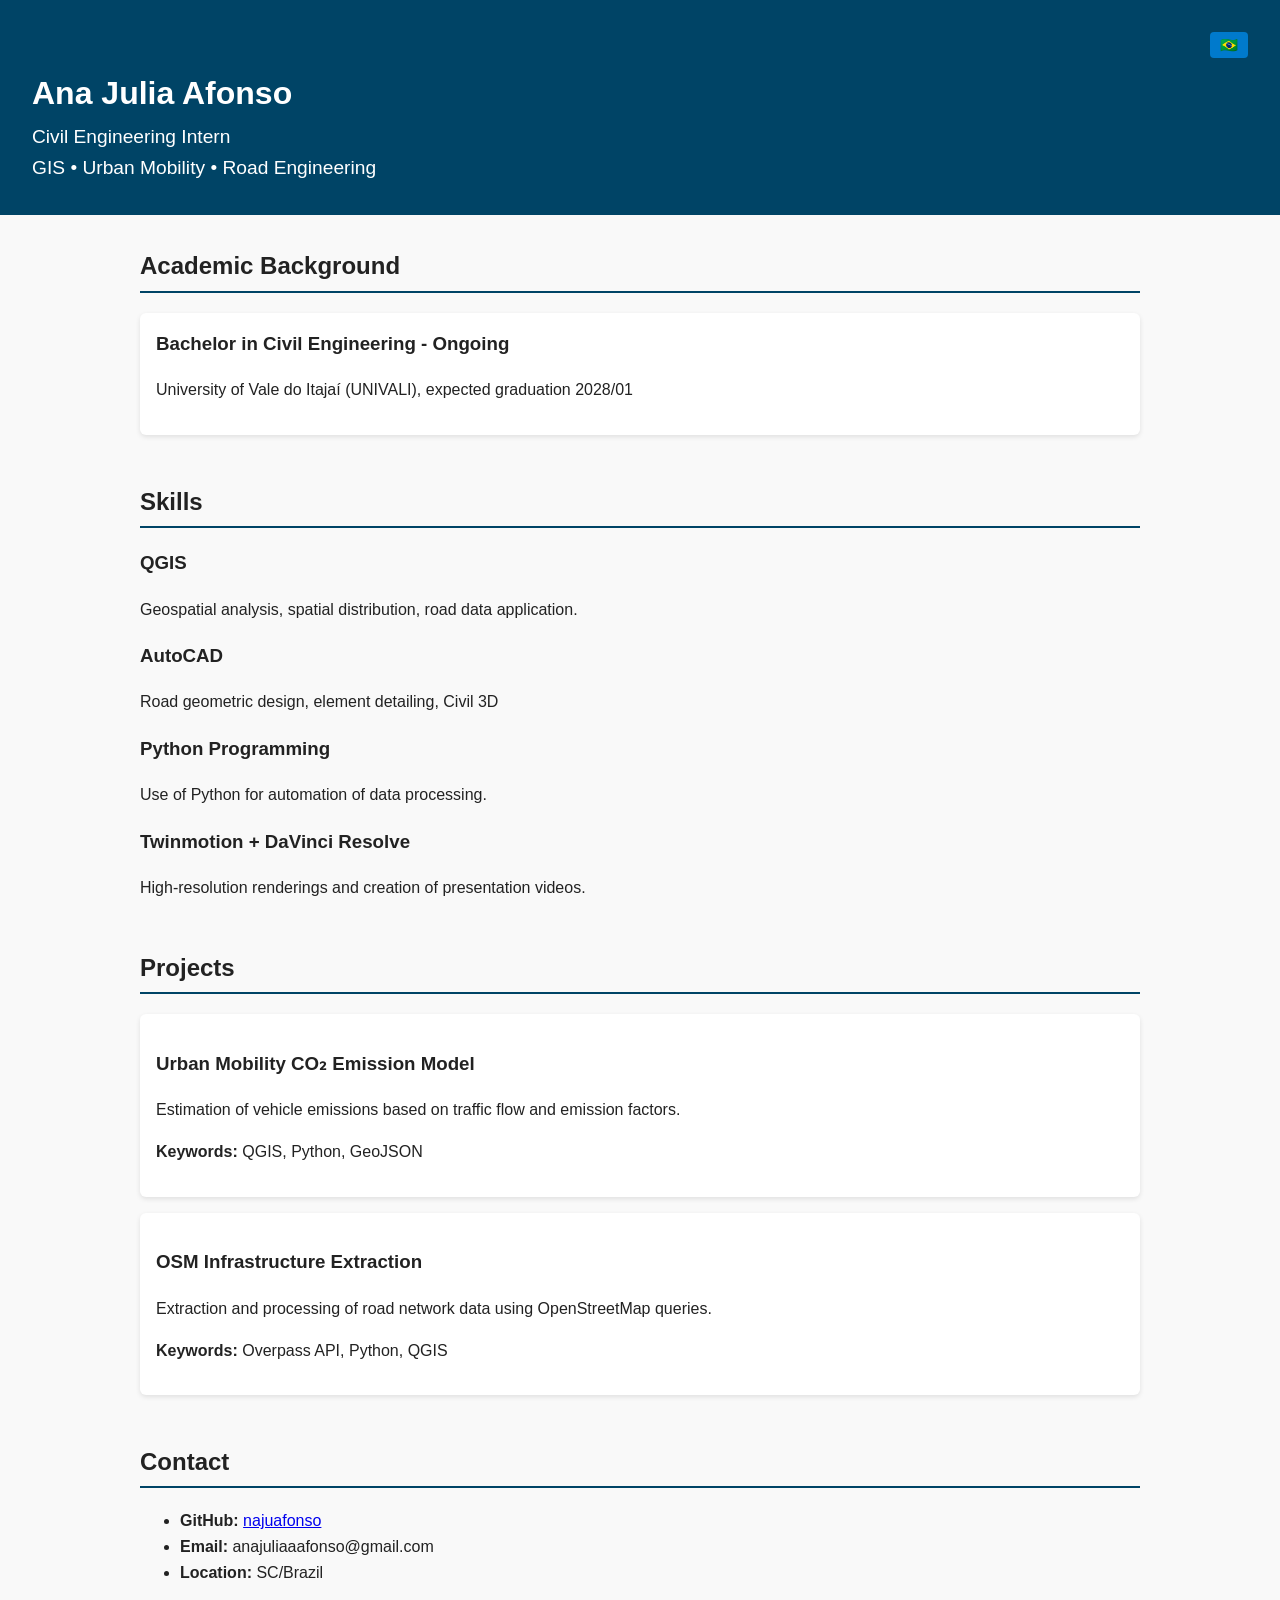
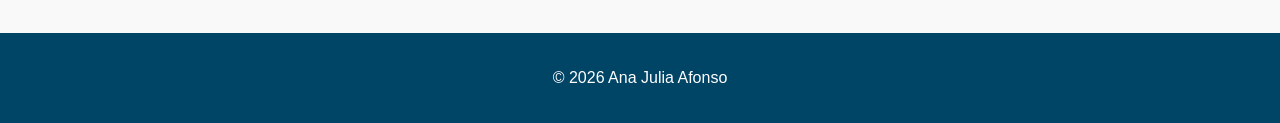
==== en.html @ 9f3748d3 "Update content and structure in en.html" ====
<!DOCTYPE html>
<html lang="en">
<head>
<meta charset="UTF-8">
<meta name="viewport" content="width=device-width, initial-scale=1.0">
<title>Ana Julia Afonso | Project Portfolio</title>
<link rel="stylesheet" href="style.css">
</head>
<body>

<header>
  <div class="lang-switch">
    <a href="pt.html">🇧🇷</a>
  </div>
  <h1>Ana Julia Afonso</h1>
  <p>Civil Engineering Intern</p>
  <p>GIS • Urban Mobility • Road Engineering</p>
</header>

<main>
  <section id="academics">
    <h2>Academic Background</h2>
    <div class="academic-item">
      <h3>Bachelor in Civil Engineering - Ongoing</h3>
      <p>University of Vale do Itajaí (UNIVALI), expected graduation 2028/01</p>
    </div>
  </section>

  <section id="skills">
    <h2>Skills</h2>
    <div class="skills">
      <h3>QGIS</h3>
      <p>Geospatial analysis, spatial distribution, road data application.</p>
      <h3>AutoCAD</h3>
      <p>Road geometric design, element detailing, Civil 3D</p>
      <h3>Python Programming</h3>
      <p>Use of Python for automation of data processing.</p>
      <h3>Twinmotion + DaVinci Resolve</h3>
      <p>High-resolution renderings and creation of presentation videos.</p>
    </div>
  </section>

  <section id="projects">
    <h2>Projects</h2>

    <div class="project">
      <h3>Urban Mobility CO₂ Emission Model</h3>
      <p>Estimation of vehicle emissions based on traffic flow and emission factors.</p>
      <p><strong>Keywords:</strong> QGIS, Python, GeoJSON</p>
    </div>

    <div class="project">
      <h3>OSM Infrastructure Extraction</h3>
      <p>Extraction and processing of road network data using OpenStreetMap queries.</p>
      <p><strong>Keywords:</strong> Overpass API, Python, QGIS</p>
    </div>
  </section>

  <section id="contact">
    <h2>Contact</h2>
    <ul>
      <li><strong>GitHub:</strong> <a href="https://github.com/najuafonso" target="_blank">najuafonso</a></li>
      <li><strong>Email:</strong> anajuliaaafonso@gmail.com</li>
      <li><strong>Location:</strong> SC/Brazil</li>
    </ul>
  </section>
</main>

<footer>
  <p>&copy; 2026 Ana Julia Afonso</p>
</footer>

</body>
</html>
---- style.css ----
body {
  font-family: Arial, sans-serif;
  line-height: 1.6;
  margin: 0;
  padding: 0;
  color: #222;
  background: #f9f9f9;
}

header {
  background: #004466;
  color: #fff;
  padding: 2rem;
  text-align: left;
}

header h1 {
  margin: 0.2rem 0;
  font-size: 2rem;
}

header p {
  margin: 0;
  font-size: 1.2rem;
}

.lang-switch button {
  margin: 0 5px;
  padding: 5px 10px;
  background: #fff;
  border: none;
  cursor: pointer;
  font-weight: bold;
}

.lang-switch button:hover {
  background: #ddd;
}

main {
  max-width: 1000px;
  margin: 2rem auto;
  padding: 0 1rem;
}

section {
  margin-bottom: 3rem;
}

h2 {
  border-bottom: 2px solid #004466;
  padding-bottom: 0.3rem;
}

.skill-columns {
  display: flex;
  flex-wrap: wrap;
  gap: 2rem;
}

.skill-columns div {
  flex: 1 1 250px;
  background: #fff;
  padding: 1rem;
  border-radius: 6px;
  box-shadow: 0 2px 5px rgba(0,0,0,0.1);
}

.project {
  background: #fff;
  padding: 1rem;
  margin-bottom: 1rem;
  border-radius: 6px;
  box-shadow: 0 2px 5px rgba(0,0,0,0.1);
}

footer {
  background: #004466;
  color: #fff;
  text-align: center;
  padding: 1rem 0;
}
.academic-item {
  background: #fff;
  padding: 1rem;
  margin-bottom: 1rem;
  border-radius: 6px;
  box-shadow: 0 2px 5px rgba(0,0,0,0.1);
}

.academic-item h3 {
  margin-top: 0;
}

.academic-item ul {
  list-style-type: disc;
  padding-left: 1.5rem;
}

.lang-switch {
  text-align: right;
  margin-bottom: 10px;
}

.lang-switch a {
  text-decoration: none;
  padding: 5px 10px;
  background-color: #007ACC;
  color: white;
  border-radius: 4px;
  font-size: 0.9rem;
}

.lang-switch a:hover {
  background-color: #005A99;
}
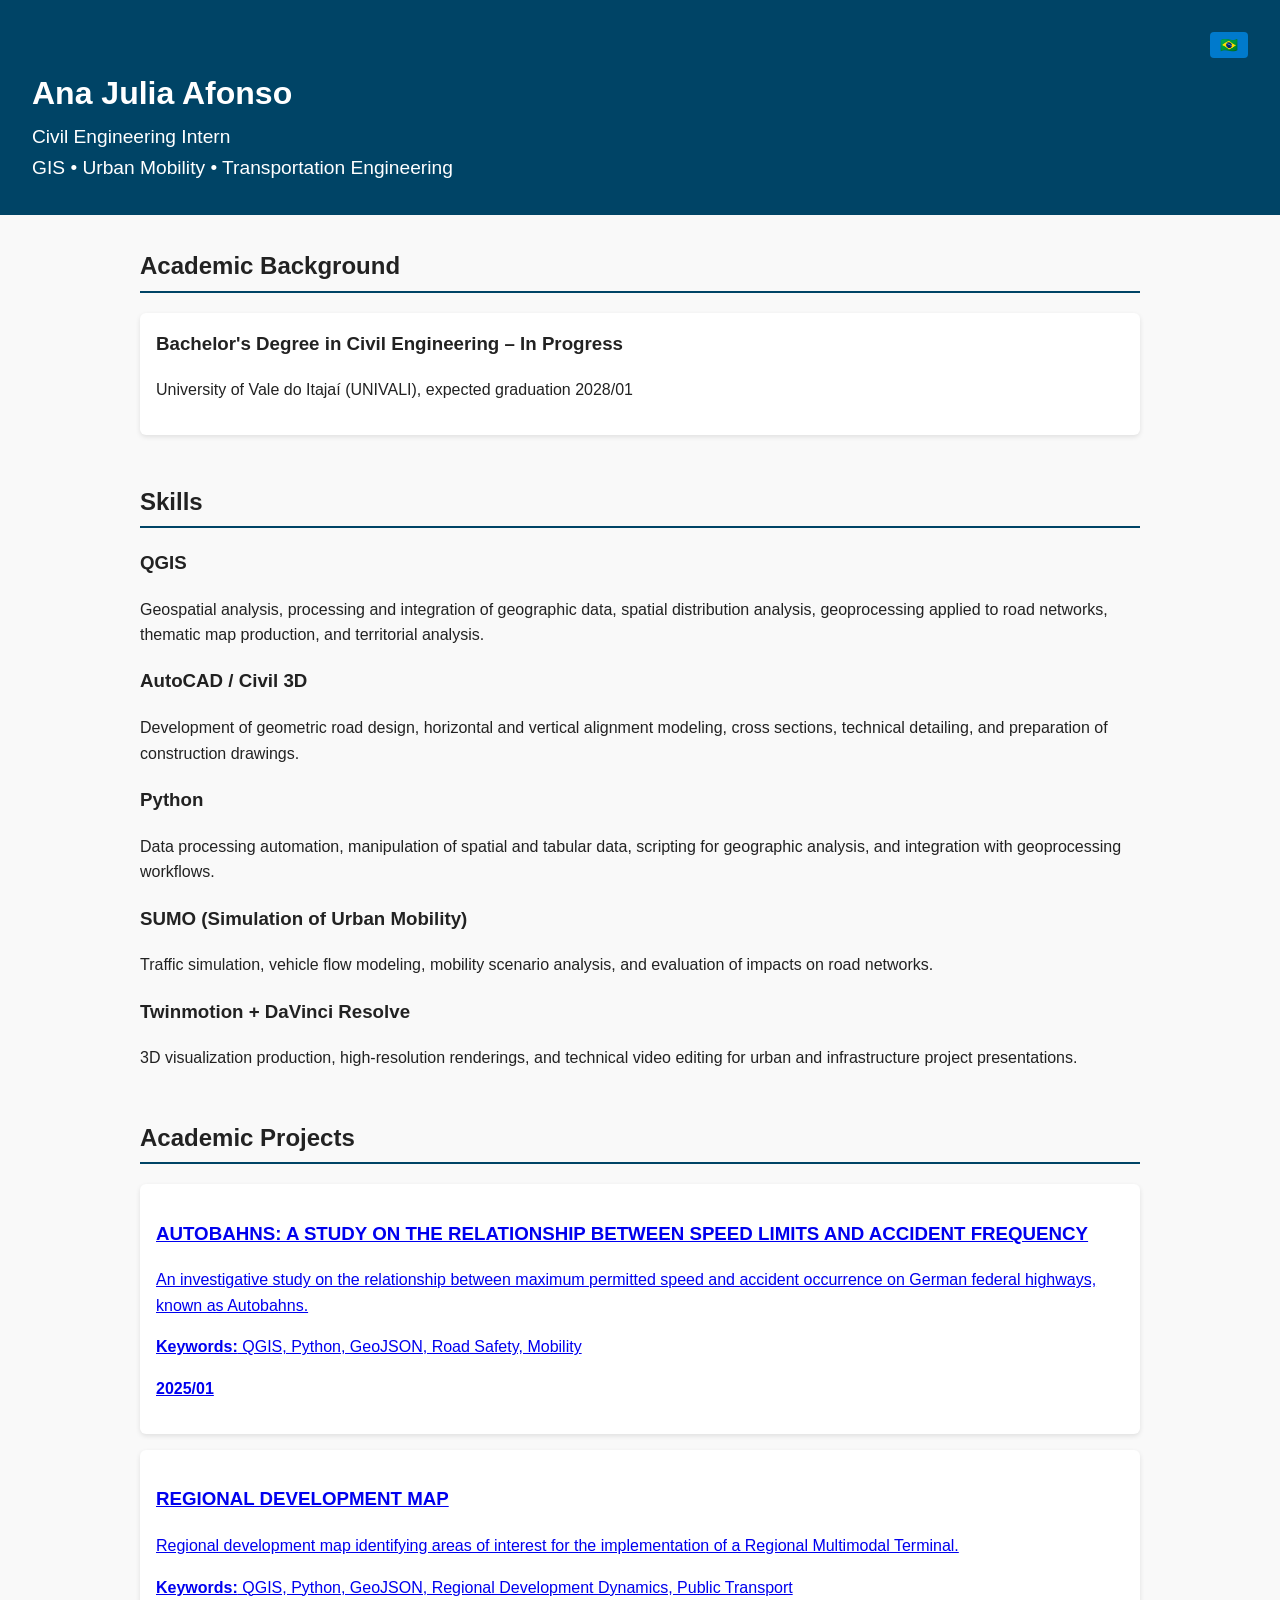
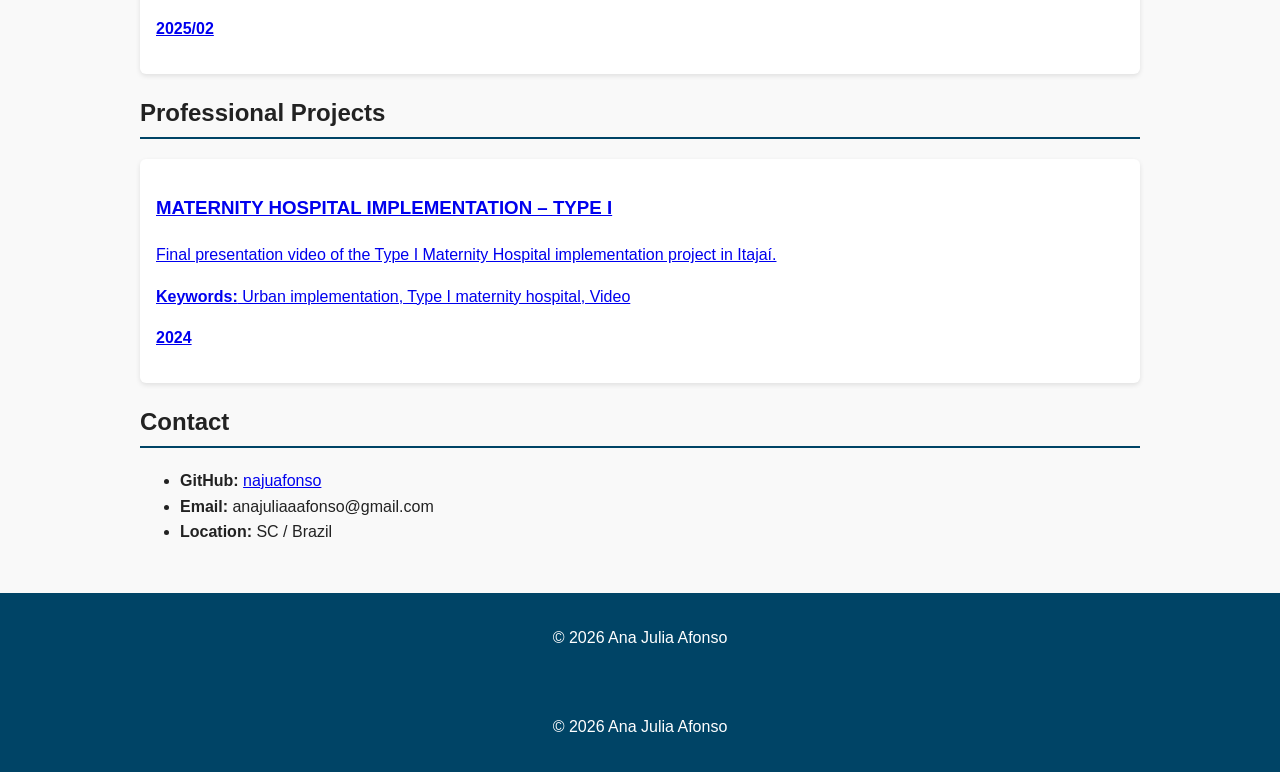
==== commit f99d6ff9: "Update en.html" ====
--- a/en.html
+++ b/en.html
@@ -10,18 +10,18 @@
 
 <header>
   <div class="lang-switch">
-    <a href="pt.html">🇧🇷</a>
+    <a href="index.html">🇧🇷</a>
   </div>
   <h1>Ana Julia Afonso</h1>
   <p>Civil Engineering Intern</p>
-  <p>GIS • Urban Mobility • Road Engineering</p>
+  <p>GIS • Urban Mobility • Transportation Engineering</p>
 </header>
 
 <main>
   <section id="academics">
     <h2>Academic Background</h2>
     <div class="academic-item">
-      <h3>Bachelor in Civil Engineering - Ongoing</h3>
+      <h3>Bachelor's Degree in Civil Engineering – In Progress</h3>
       <p>University of Vale do Itajaí (UNIVALI), expected graduation 2028/01</p>
     </div>
   </section>
@@ -30,38 +30,61 @@
     <h2>Skills</h2>
     <div class="skills">
       <h3>QGIS</h3>
-      <p>Geospatial analysis, spatial distribution, road data application.</p>
-      <h3>AutoCAD</h3>
-      <p>Road geometric design, element detailing, Civil 3D</p>
-      <h3>Python Programming</h3>
-      <p>Use of Python for automation of data processing.</p>
+      <p>Geospatial analysis, processing and integration of geographic data, spatial distribution analysis, geoprocessing applied to road networks, thematic map production, and territorial analysis.</p>
+
+      <h3>AutoCAD / Civil 3D</h3>
+      <p>Development of geometric road design, horizontal and vertical alignment modeling, cross sections, technical detailing, and preparation of construction drawings.</p>
+
+      <h3>Python</h3>
+      <p>Data processing automation, manipulation of spatial and tabular data, scripting for geographic analysis, and integration with geoprocessing workflows.</p>
+
+      <h3>SUMO (Simulation of Urban Mobility)</h3>
+      <p>Traffic simulation, vehicle flow modeling, mobility scenario analysis, and evaluation of impacts on road networks.</p>
+
       <h3>Twinmotion + DaVinci Resolve</h3>
-      <p>High-resolution renderings and creation of presentation videos.</p>
+      <p>3D visualization production, high-resolution renderings, and technical video editing for urban and infrastructure project presentations.</p>
     </div>
   </section>
 
   <section id="projects">
-    <h2>Projects</h2>
+    <h2>Academic Projects</h2>
 
-    <div class="project">
-      <h3>Urban Mobility CO₂ Emission Model</h3>
-      <p>Estimation of vehicle emissions based on traffic flow and emission factors.</p>
-      <p><strong>Keywords:</strong> QGIS, Python, GeoJSON</p>
-    </div>
+<a href="autobahns_estudo.pdf" target="_blank">
+  <div class="project">
+    <h3>AUTOBAHNS: A STUDY ON THE RELATIONSHIP BETWEEN SPEED LIMITS AND ACCIDENT FREQUENCY</h3>
+    <p>An investigative study on the relationship between maximum permitted speed and accident occurrence on German federal highways, known as Autobahns.</p>
+    <p><strong>Keywords:</strong> QGIS, Python, GeoJSON, Road Safety, Mobility</p>
+    <p><strong>2025/01</strong></p>
+  </div>
+</a>
 
-    <div class="project">
-      <h3>OSM Infrastructure Extraction</h3>
-      <p>Extraction and processing of road network data using OpenStreetMap queries.</p>
-      <p><strong>Keywords:</strong> Overpass API, Python, QGIS</p>
-    </div>
-  </section>
+<a href="desenvolvimento_regional.pdf" target="_blank">
+  <div class="project">
+    <h3>REGIONAL DEVELOPMENT MAP</h3>
+    <p>Regional development map identifying areas of interest for the implementation of a Regional Multimodal Terminal.</p>
+    <p><strong>Keywords:</strong> QGIS, Python, GeoJSON, Regional Development Dynamics, Public Transport</p>
+    <p><strong>2025/02</strong></p>
+  </div>
+</a>
+
+<section id="projects">
+<h2>Professional Projects</h2>
+
+<a href="https://youtu.be/bIXliyqEXes" target="_blank">
+  <div class="project">
+    <h3>MATERNITY HOSPITAL IMPLEMENTATION – TYPE I</h3>
+    <p>Final presentation video of the Type I Maternity Hospital implementation project in Itajaí.</p>
+    <p><strong>Keywords:</strong> Urban implementation, Type I maternity hospital, Video</p>
+    <p><strong>2024</strong></p>
+  </div>
+</a>
 
   <section id="contact">
     <h2>Contact</h2>
     <ul>
       <li><strong>GitHub:</strong> <a href="https://github.com/najuafonso" target="_blank">najuafonso</a></li>
       <li><strong>Email:</strong> anajuliaaafonso@gmail.com</li>
-      <li><strong>Location:</strong> SC/Brazil</li>
+      <li><strong>Location:</strong> SC / Brazil</li>
     </ul>
   </section>
 </main>
@@ -72,3 +95,9 @@
 
 </body>
 </html>
+<footer>
+  <p>&copy; 2026 Ana Julia Afonso</p>
+</footer>
+
+</body>
+</html>
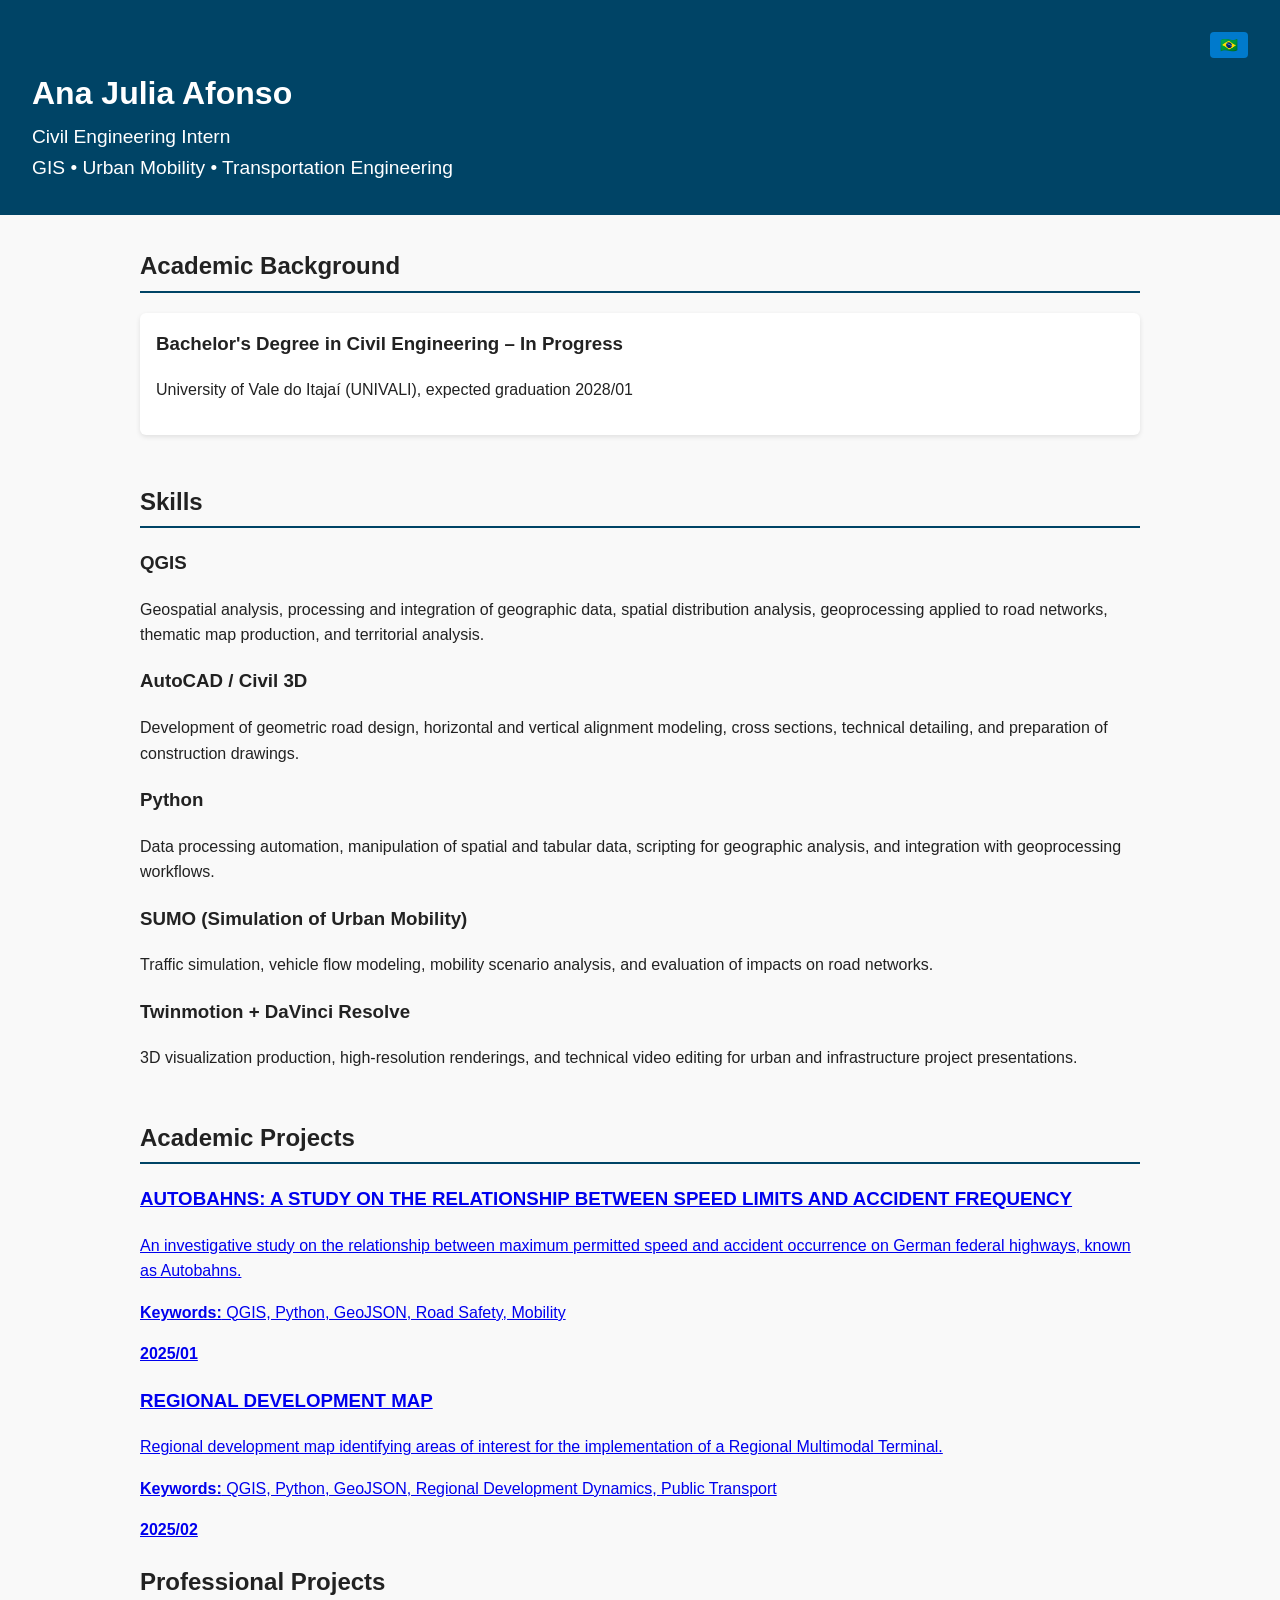
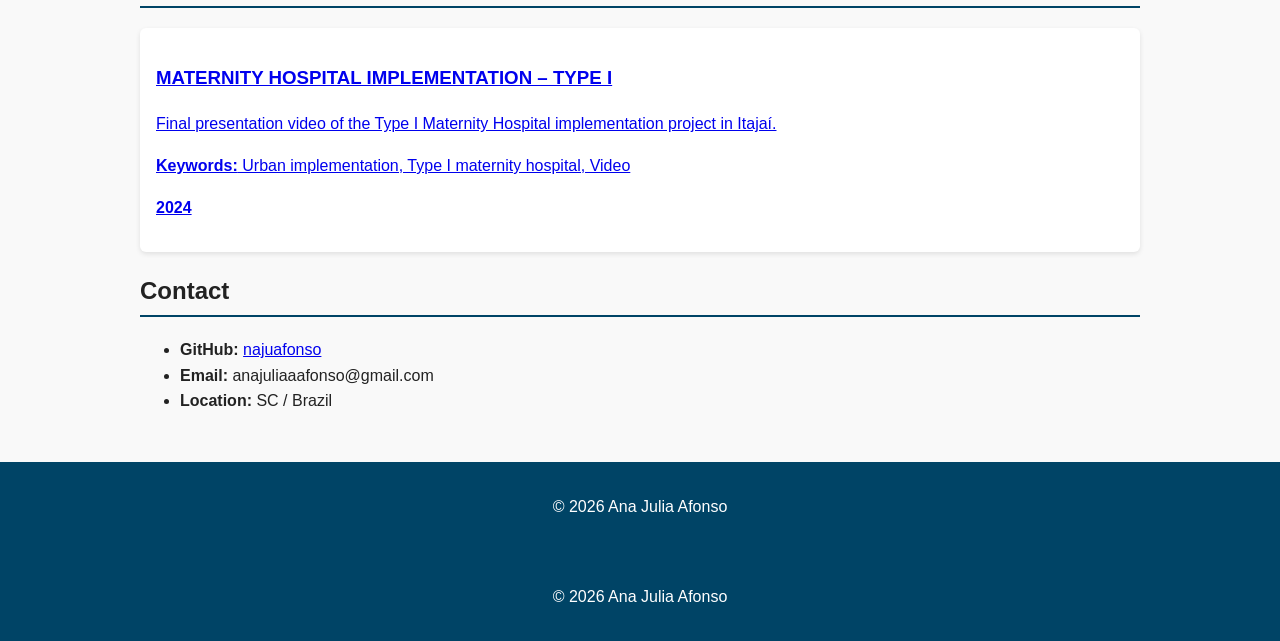
==== commit ae7a0da9: "Fix project div class names in en.html" ====
--- a/en.html
+++ b/en.html
@@ -50,7 +50,7 @@
     <h2>Academic Projects</h2>
 
 <a href="autobahns_estudo.pdf" target="_blank">
-  <div class="project">
+  <div class="projects">
     <h3>AUTOBAHNS: A STUDY ON THE RELATIONSHIP BETWEEN SPEED LIMITS AND ACCIDENT FREQUENCY</h3>
     <p>An investigative study on the relationship between maximum permitted speed and accident occurrence on German federal highways, known as Autobahns.</p>
     <p><strong>Keywords:</strong> QGIS, Python, GeoJSON, Road Safety, Mobility</p>
@@ -59,7 +59,7 @@
 </a>
 
 <a href="desenvolvimento_regional.pdf" target="_blank">
-  <div class="project">
+  <div class="projects">
     <h3>REGIONAL DEVELOPMENT MAP</h3>
     <p>Regional development map identifying areas of interest for the implementation of a Regional Multimodal Terminal.</p>
     <p><strong>Keywords:</strong> QGIS, Python, GeoJSON, Regional Development Dynamics, Public Transport</p>
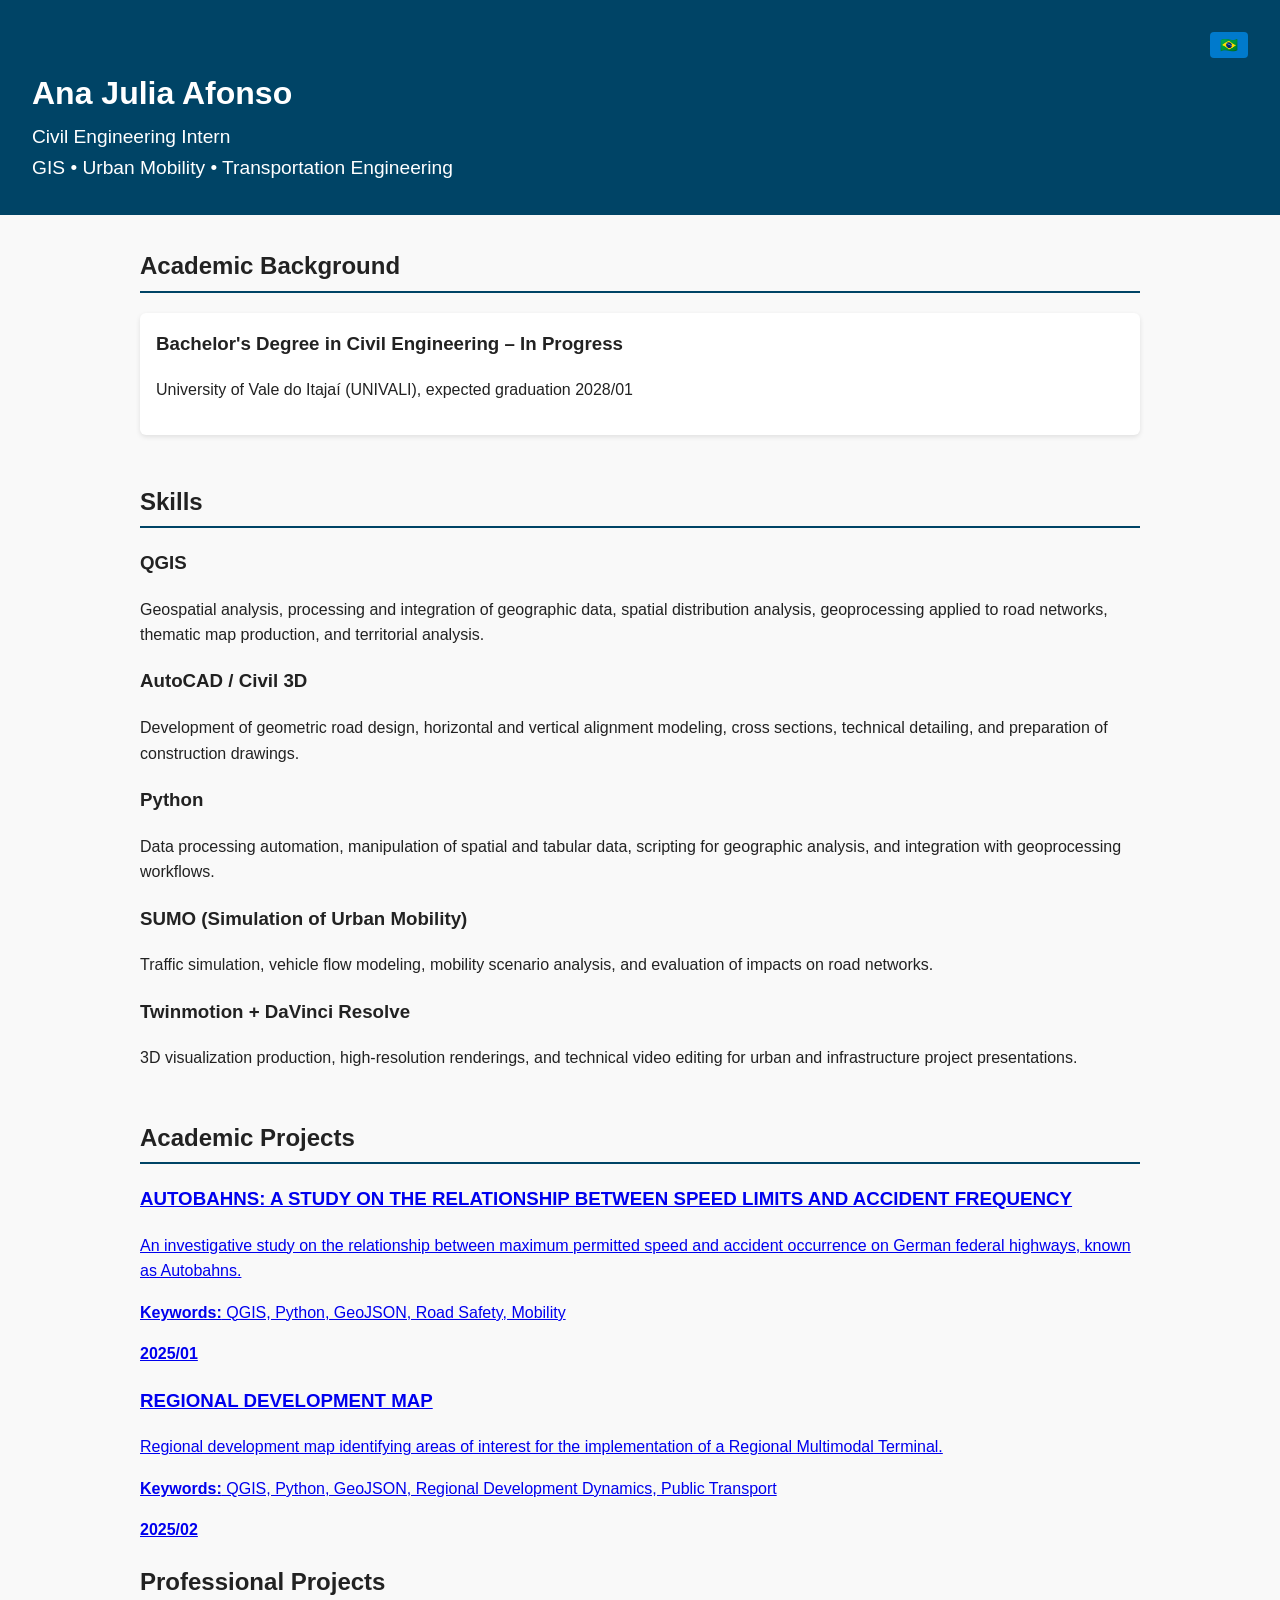
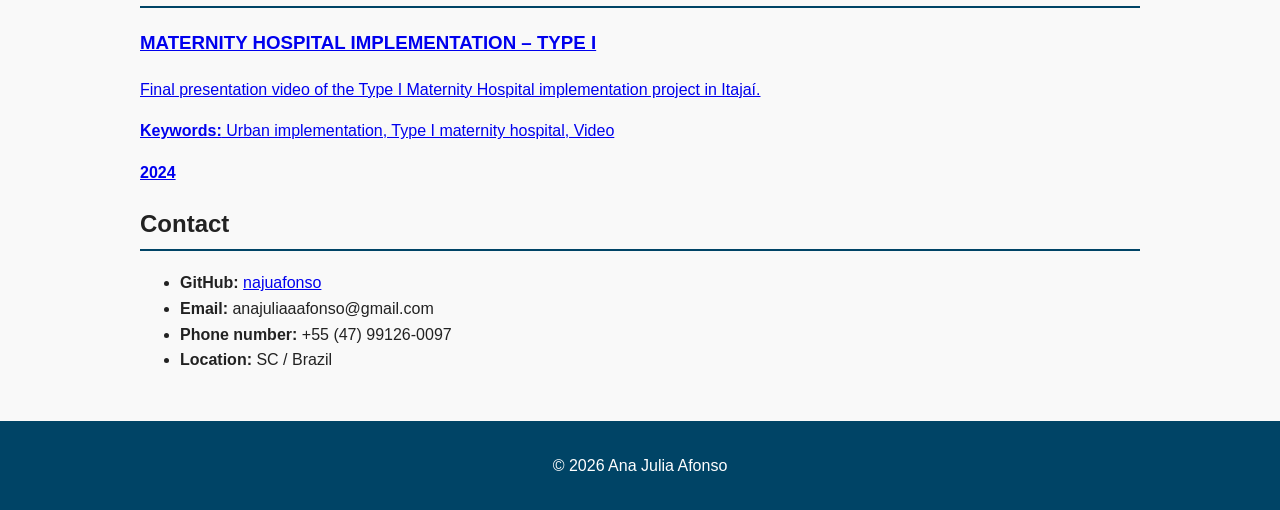
==== commit 0659efd1: "Fix project div class in en.html" ====
--- a/en.html
+++ b/en.html
@@ -49,7 +49,7 @@
   <section id="projects">
     <h2>Academic Projects</h2>
 
-<a href="autobahns_estudo.pdf" target="_blank">
+<a href="AUTOBAHNS_FINAL.pdf" target="_blank">
   <div class="projects">
     <h3>AUTOBAHNS: A STUDY ON THE RELATIONSHIP BETWEEN SPEED LIMITS AND ACCIDENT FREQUENCY</h3>
     <p>An investigative study on the relationship between maximum permitted speed and accident occurrence on German federal highways, known as Autobahns.</p>
@@ -58,7 +58,7 @@
   </div>
 </a>
 
-<a href="desenvolvimento_regional.pdf" target="_blank">
+<a href="PRANCHA 2025-12-02.pdf" target="_blank">
   <div class="projects">
     <h3>REGIONAL DEVELOPMENT MAP</h3>
     <p>Regional development map identifying areas of interest for the implementation of a Regional Multimodal Terminal.</p>
@@ -71,7 +71,7 @@
 <h2>Professional Projects</h2>
 
 <a href="https://youtu.be/bIXliyqEXes" target="_blank">
-  <div class="project">
+  <div class="projects">
     <h3>MATERNITY HOSPITAL IMPLEMENTATION – TYPE I</h3>
     <p>Final presentation video of the Type I Maternity Hospital implementation project in Itajaí.</p>
     <p><strong>Keywords:</strong> Urban implementation, Type I maternity hospital, Video</p>
@@ -84,6 +84,7 @@
     <ul>
       <li><strong>GitHub:</strong> <a href="https://github.com/najuafonso" target="_blank">najuafonso</a></li>
       <li><strong>Email:</strong> anajuliaaafonso@gmail.com</li>
+      <li><strong>Phone number:</strong> +55 (47) 99126-0097</li>
       <li><strong>Location:</strong> SC / Brazil</li>
     </ul>
   </section>
@@ -95,9 +96,3 @@
 
 </body>
 </html>
-<footer>
-  <p>&copy; 2026 Ana Julia Afonso</p>
-</footer>
-
-</body>
-</html>
